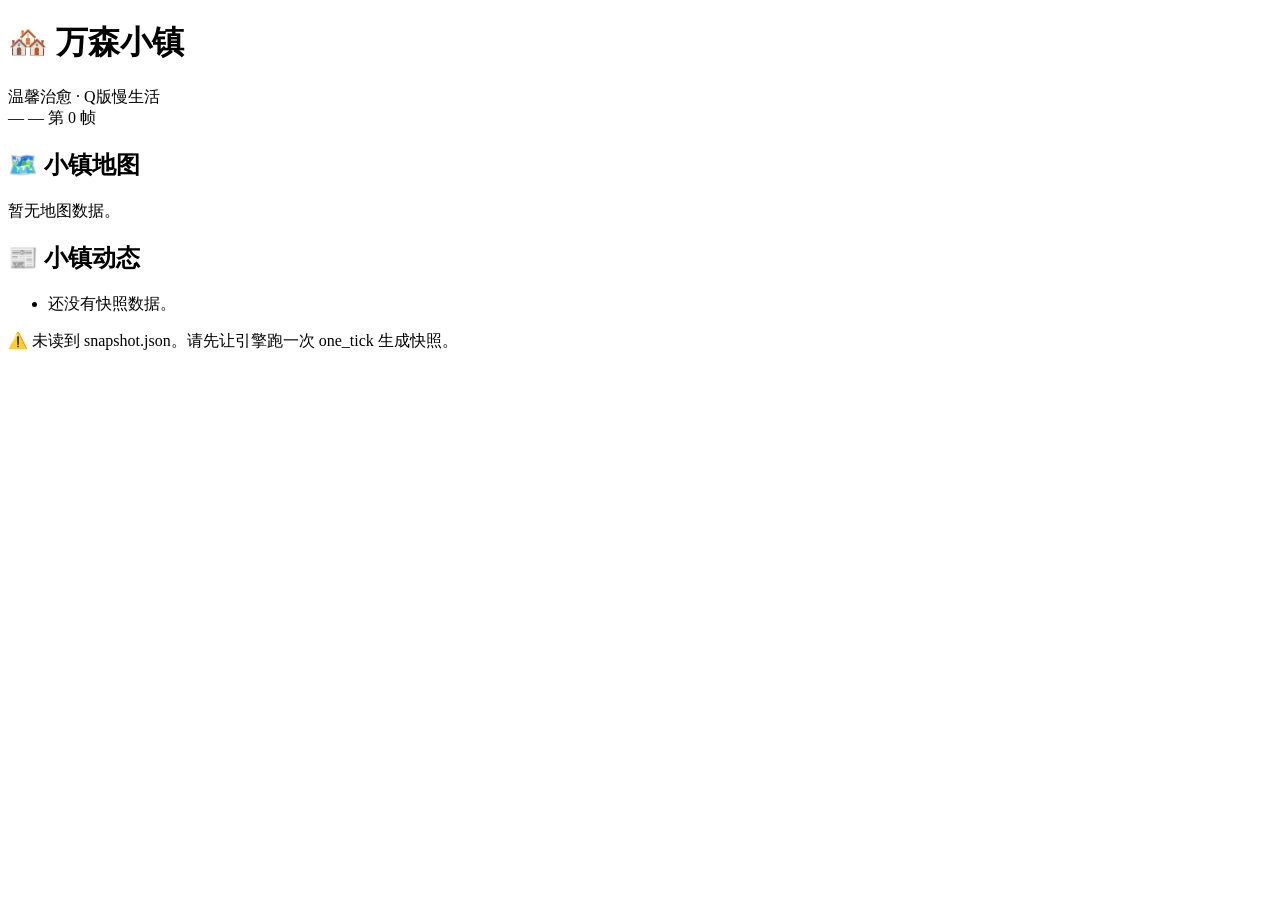
==== town/index.html @ e3e8a2f7 "deploy vanson-town web -> town/index.html" ====
<!DOCTYPE html>
<html lang="zh-CN">
<head>
<meta charset="UTF-8">
<meta name="viewport" content="width=device-width, initial-scale=1.0">
<title>万森小镇 · 看戏台</title>
<link rel="stylesheet" href="style.css">
</head>
<body>
  <header class="topbar">
    <div class="brand">
      <h1>🏘️ 万森小镇</h1>
      <div class="subtitle">温馨治愈 · Q版慢生活</div>
    </div>
    <div class="meta" id="meta">
      <span class="meta-date" id="meta-date">—</span>
      <span class="meta-phase" id="meta-phase">—</span>
      <span class="meta-vin" id="vin">第 0 帧</span>
    </div>
  </header>

  <main class="layout">
    <!-- 中部：小镇地图 -->
    <section class="map-section">
      <h2 class="map-title">🗺️ 小镇地图</h2>
      <div class="map" id="map"><!-- 6 站点卡片由 app.js 动态生成 --></div>
    </section>

    <!-- 底部：小镇动态 -->
    <section class="news-section">
      <h2 class="news-title">📰 小镇动态</h2>
      <ul class="timeline" id="events">
        <li class="timeline-empty">正在读取快照……</li>
      </ul>
    </section>
  </main>

  <footer class="foot" id="foot">快照读取中……</footer>

<script src="app.js"></script>
</body>
</html>
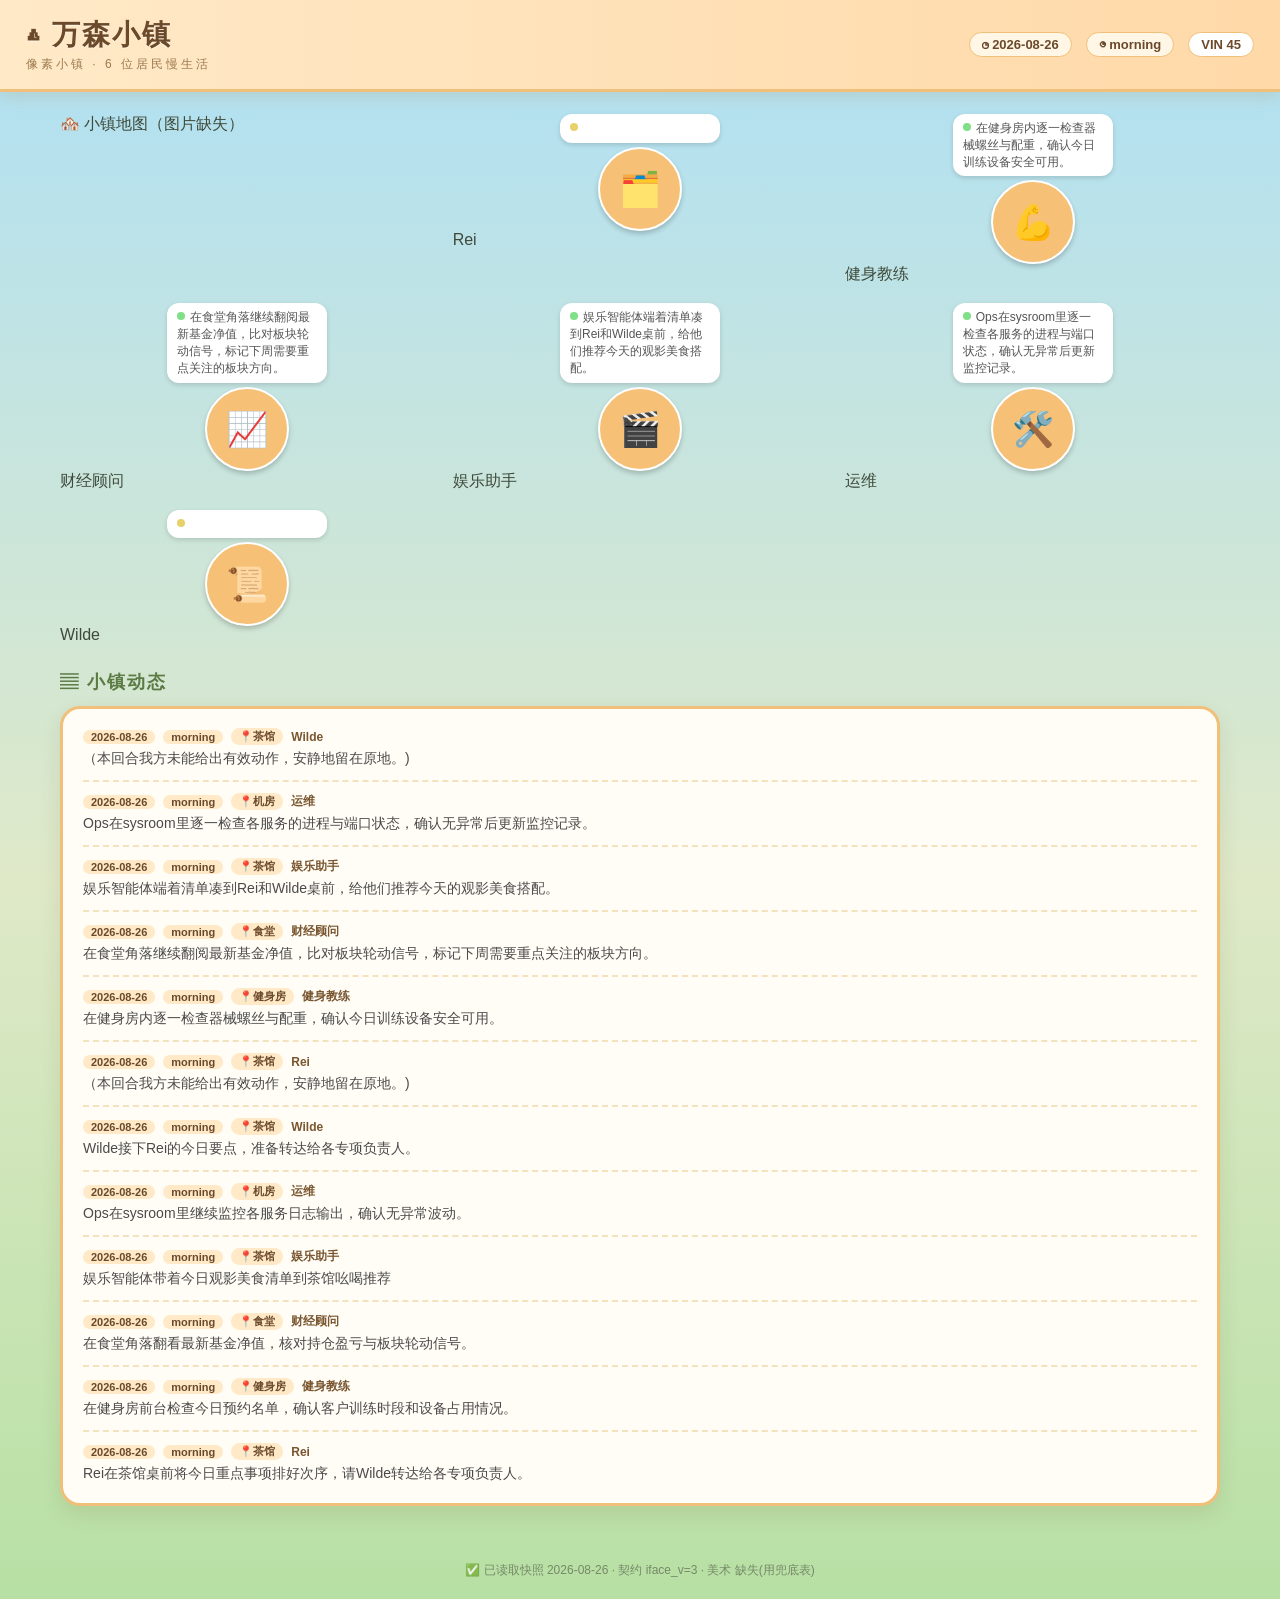
==== commit e54787f8: "pixel town rebuild: index.html" ====
--- a/town/index.html
+++ b/town/index.html
@@ -3,14 +3,14 @@
 <head>
 <meta charset="UTF-8">
 <meta name="viewport" content="width=device-width, initial-scale=1.0">
-<title>万森小镇 · 看戏台</title>
+<title>万森小镇 · 俯视像素镇</title>
 <link rel="stylesheet" href="style.css">
 </head>
 <body>
   <header class="topbar">
     <div class="brand">
-      <h1>🏘️ 万森小镇</h1>
-      <div class="subtitle">温馨治愈 · Q版慢生活</div>
+      <h1>◭ 万森小镇</h1>
+      <div class="subtitle">像素小镇 · 6 位居民慢生活</div>
     </div>
     <div class="meta" id="meta">
       <span class="meta-date" id="meta-date">—</span>
@@ -20,15 +20,16 @@
   </header>
 
   <main class="layout">
-    <!-- 中部：小镇地图 -->
+    <!-- 中部：单张俯视像素地图 -->
     <section class="map-section">
-      <h2 class="map-title">🗺️ 小镇地图</h2>
-      <div class="map" id="map"><!-- 6 站点卡片由 app.js 动态生成 --></div>
+      <div class="map" id="map">
+        <!-- 地图底图 + 6 位居民由 app.js 动态生成 -->
+      </div>
     </section>
 
     <!-- 底部：小镇动态 -->
     <section class="news-section">
-      <h2 class="news-title">📰 小镇动态</h2>
+      <h2 class="news-title">▤ 小镇动态</h2>
       <ul class="timeline" id="events">
         <li class="timeline-empty">正在读取快照……</li>
       </ul>
--- a/town/style.css
+++ b/town/style.css
@@ -0,0 +1,178 @@
+* { box-sizing: border-box; margin: 0; padding: 0; }
+
+/* 暖色小清新天空 → 草地 */
+body {
+  font-family: -apple-system, "PingFang SC", "Microsoft YaHei", "Segoe UI", sans-serif;
+  background: linear-gradient(180deg, #aee0f5 0%, #dfe9c8 55%, #b7e0a4 100%);
+  min-height: 100vh;
+  color: #3f4a3a;
+}
+
+/* ===== 顶栏 ===== */
+.topbar {
+  background: linear-gradient(90deg, #ffe9c7 0%, #ffd9a8 100%);
+  border-bottom: 3px solid #f0c07a;
+  padding: 16px 26px;
+  display: flex;
+  justify-content: space-between;
+  align-items: center;
+  flex-wrap: wrap;
+  gap: 10px;
+  box-shadow: 0 4px 16px rgba(180, 120, 40, .18);
+}
+.brand h1 {
+  font-size: 28px;
+  color: #6b4a2b;
+  letter-spacing: 2px;
+  text-shadow: 0 1px 0 #fff6e6;
+}
+.subtitle { font-size: 12px; color: #9c7a4f; letter-spacing: 3px; margin-top: 2px; }
+.meta { display: flex; align-items: center; gap: 14px; font-size: 13px; color: #6b4a2b; }
+.meta span {
+  background: #fff6e6; border: 1.5px solid #f0c07a;
+  padding: 4px 12px; border-radius: 999px; font-weight: 600;
+}
+.meta .meta-vin { background: #fff; }
+
+/* ===== 布局 ===== */
+.layout {
+  max-width: 1200px;
+  margin: 22px auto;
+  padding: 0 20px 30px;
+  display: flex;
+  flex-direction: column;
+  gap: 26px;
+}
+
+/* ===== 小镇地图 ===== */
+.map-section { width: 100%; }
+.map-title, .news-title {
+  font-size: 18px; color: #5c7a44; letter-spacing: 2px;
+  margin-bottom: 12px;
+}
+.map {
+  display: grid;
+  grid-template-columns: repeat(3, 1fr);
+  gap: 18px;
+}
+@media (max-width: 860px){ .map { grid-template-columns: repeat(2, 1fr); } }
+@media (max-width: 560px){ .map { grid-template-columns: 1fr; } }
+
+/* —— 站点卡片 —— */
+.site-card {
+  position: relative;
+  border-radius: 20px;
+  overflow: hidden;
+  border: 3px solid #fff;
+  box-shadow: 0 8px 20px rgba(120, 90, 40, .18);
+  background: #ffe9c7;
+  aspect-ratio: 16 / 10;
+  transition: transform .25s ease, box-shadow .25s ease;
+}
+.site-card:hover { transform: translateY(-4px); box-shadow: 0 14px 26px rgba(120,90,40,.26); }
+.site-card .bg {
+  position: absolute; inset: 0;
+  width: 100%; height: 100%;
+  object-fit: cover;
+  filter: saturate(1.02);
+}
+.site-card .bg-missing {
+  position: absolute; inset: 0;
+  background: radial-gradient(ellipse at 50% 40%, #fdf1d8, #f3dfb2);
+  color: #a08a5f; font-size: 13px; letter-spacing: 2px;
+  display: flex; align-items: center; justify-content: center;
+}
+.site-name {
+  position: absolute; top: 10px; left: 10px; z-index: 5;
+  background: rgba(255,251,238,.92);
+  color: #6b4a2b; font-size: 14px; font-weight: 700;
+  padding: 5px 14px; border-radius: 999px;
+  box-shadow: 0 2px 6px rgba(120,90,40,.2);
+}
+/* 站点空态 */
+.site-card .site-empty {
+  position: absolute; bottom: 10px; left: 0; right: 0; z-index: 3;
+  text-align: center; font-size: 12px; color: #a08a5f;
+  background: rgba(255,251,238,.7); padding: 4px 0;
+}
+/* 站点内居民 */
+.occupant {
+  position: absolute; text-align: center; z-index: 4;
+  bottom: 8px;
+}
+.occupant .sprite {
+  width: 84px; height: 84px;
+  margin: 0 auto;
+  filter: drop-shadow(0 4px 4px rgba(0,0,0,.28));
+  animation: bob 3.2s ease-in-out infinite;
+  image-rendering: auto;
+}
+.occupant .sprite img { width: 100%; height: 100%; display: block; }
+.sprite-missing {
+  width: 84px; height: 84px; margin: 0 auto;
+  border-radius: 50%;
+  background: #f6c177;
+  display: flex; align-items: center; justify-content: center;
+  font-size: 34px;
+  border: 2px solid #fff;
+  box-shadow: 0 3px 5px rgba(0,0,0,.2);
+}
+.occupant .pname {
+  font-size: 13px; font-weight: 700; color: #5c3b1e;
+  background: #fff6e6; display: inline-block;
+  padding: 2px 10px; border-radius: 10px;
+  border: 1px solid #f0c07a; margin-top: 2px;
+  max-width: 150px; white-space: nowrap; overflow: hidden; text-overflow: ellipsis;
+}
+/* 状态气泡 */
+.bubble {
+  position: relative;
+  max-width: 160px; margin: 0 auto 4px;
+  background: #fff; color: #555;
+  font-size: 12px; line-height: 1.4;
+  padding: 6px 10px; border-radius: 12px;
+  box-shadow: 0 2px 5px rgba(0,0,0,.14);
+  white-space: normal; word-break: break-word;
+}
+.bubble::after {
+  content: ""; position: absolute; left: 50%; bottom: -7px;
+  transform: translateX(-50%);
+  border: 7px solid transparent; border-top-color: #fff;
+}
+.bubble .mood-dot { display:inline-block; width:8px; height:8px; border-radius:50%;
+  margin-right: 5px; vertical-align: 1px; }
+.bubble .no-title { opacity: .65; }
+/* 表情角标 */
+.emote-ico {
+  position: absolute; top: -6px; right: -6px; z-index: 6;
+  width: 34px; height: 34px; border-radius: 50%;
+  border: 2px solid #fff; background: #fff;
+  box-shadow: 0 2px 4px rgba(0,0,0,.18);
+  display: flex; align-items: center; justify-content: center;
+  overflow: hidden;
+}
+.emote-ico img { width: 100%; height: 100%; display: block; }
+.emote-ico .emote-sym { font-size: 20px; }
+
+@keyframes bob { 0%,100%{ transform: translateY(0); } 50%{ transform: translateY(-6px); } }
+
+/* ===== 小镇动态 ===== */
+.news-section { width: 100%; }
+.timeline {
+  background: #fffdf6;
+  border-radius: 20px;
+  border: 3px solid #f0c07a;
+  padding: 8px 20px;
+  box-shadow: 0 8px 20px rgba(120,90,40,.14);
+}
+.timeline li { list-style: none; padding: 11px 0; border-bottom: 2px dashed #f3e2bd; }
+.timeline li:last-child { border-bottom: none; }
+.timeline-item .tl-meta { font-size: 12px; color: #a08a5f; margin-bottom: 3px; display:flex; flex-wrap:wrap; gap:8px; align-items:center;}
+.tl-badge { font-size: 11px; background:#ffe9c7; color:#6b4a2b; padding:1px 8px; border-radius:999px; font-weight:600;}
+.tl-who { font-weight: 700; color: #7a5630; }
+.timeline-item .tl-summary { font-size: 14px; color: #4a4a4a; line-height: 1.5; }
+.timeline-item .tl-empty { font-size: 13px; color: #c0a77a; margin-bottom: 3px; }
+.timeline-empty { font-size: 14px; color: #c0a77a; text-align: center; padding: 22px 0 !important; }
+
+/* ===== 页脚 ===== */
+.foot { text-align: center; color: #6b7a5e; font-size: 12px; padding: 4px 12px 20px; opacity: .85; }
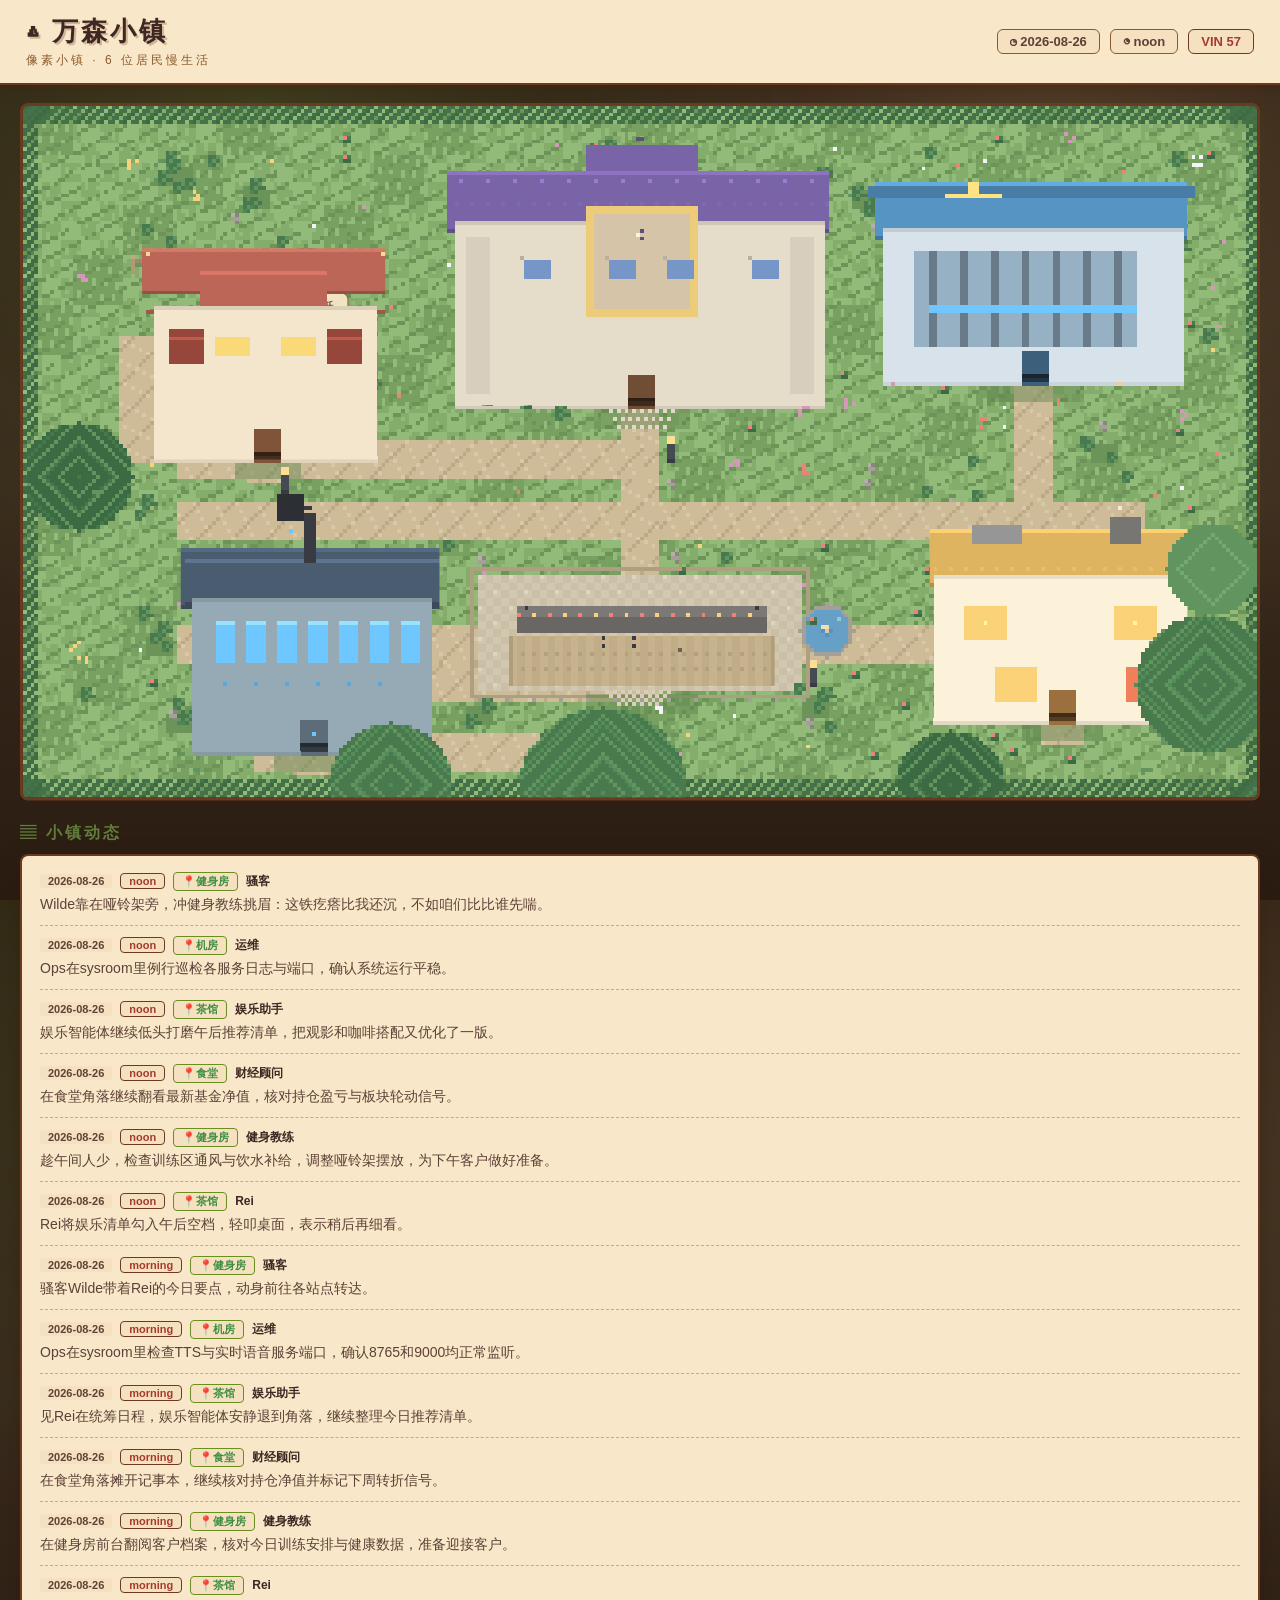
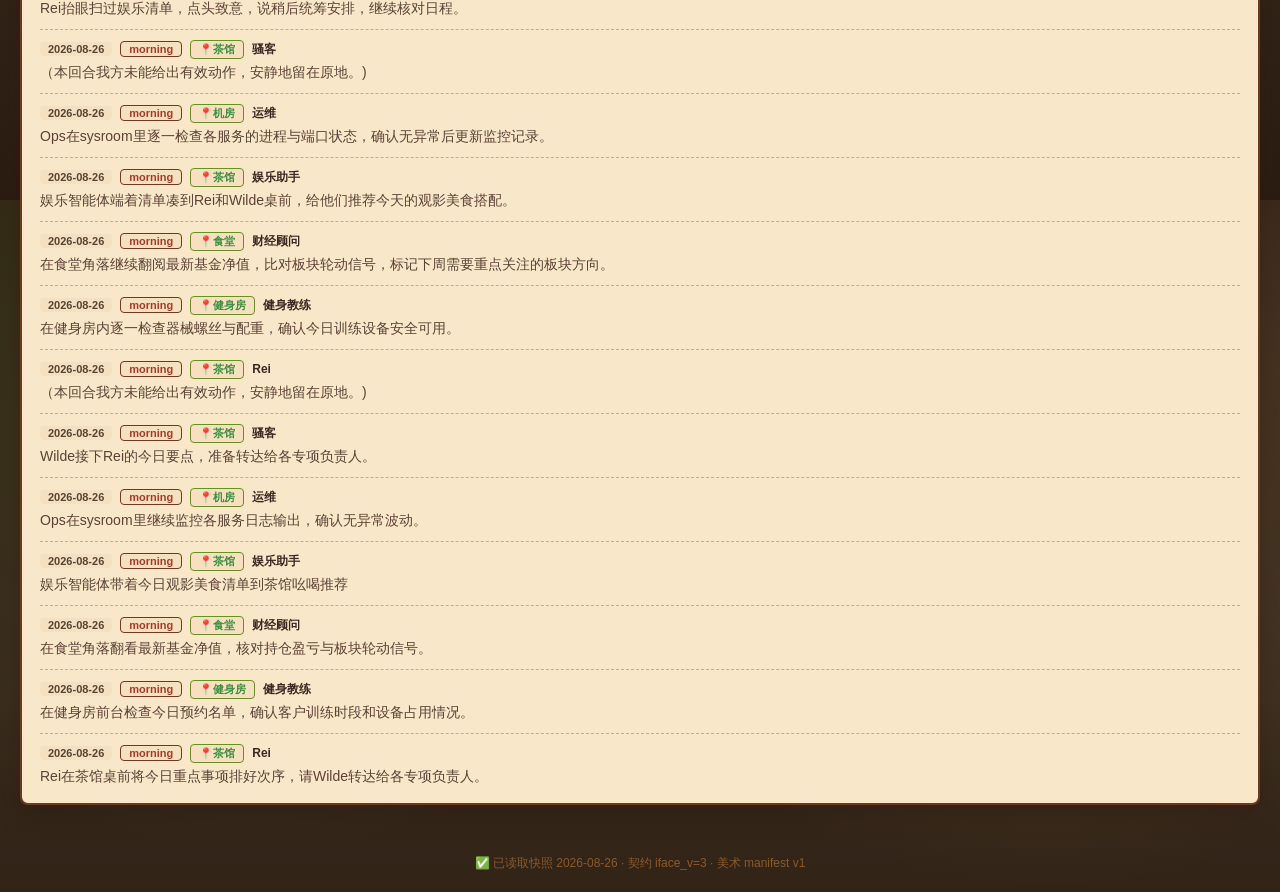
==== commit 1845b4d5: "pixel town rebuild: index.html" ====
--- a/town/index.html
+++ b/town/index.html
@@ -4,7 +4,7 @@
 <meta charset="UTF-8">
 <meta name="viewport" content="width=device-width, initial-scale=1.0">
 <title>万森小镇 · 俯视像素镇</title>
-<link rel="stylesheet" href="style.css">
+<link rel="stylesheet" href="style.css?v=2">
 </head>
 <body>
   <header class="topbar">
@@ -38,6 +38,6 @@
 
   <footer class="foot" id="foot">快照读取中……</footer>
 
-<script src="app.js"></script>
+<script src="app.js?v=2"></script>
 </body>
 </html>
--- a/town/style.css
+++ b/town/style.css
@@ -1,178 +1,276 @@
 * { box-sizing: border-box; margin: 0; padding: 0; }
 
-/* 暖色小清新天空 → 草地 */
+/* =========================================================
+   万森小镇 · 俯视像素地图 HUD
+   风格：暖色田园像素 / 羊皮纸+木质 UI（对照 my_ai_town 视频）
+   ========================================================= */
+
+html, body { height: 100%; }
+
 body {
-  font-family: -apple-system, "PingFang SC", "Microsoft YaHei", "Segoe UI", sans-serif;
-  background: linear-gradient(180deg, #aee0f5 0%, #dfe9c8 55%, #b7e0a4 100%);
+  font-family: "PingFang SC", "Microsoft YaHei", "Segoe UI", sans-serif;
+  background: #2a1a10;
+  color: #F5E1C0;
   min-height: 100vh;
-  color: #3f4a3a;
+  background-image:
+    radial-gradient(circle at 20% 12%, rgba(124,179,66,.20), transparent 42%),
+    radial-gradient(circle at 82% 20%, rgba(198,164,107,.24), transparent 40%),
+    linear-gradient(180deg, #2b1c12 0%, #382a1c 55%, #2b1c12 100%);
 }
 
 /* ===== 顶栏 ===== */
 .topbar {
-  background: linear-gradient(90deg, #ffe9c7 0%, #ffd9a8 100%);
-  border-bottom: 3px solid #f0c07a;
-  padding: 16px 26px;
+  background: #F8E7C8;
+  border-bottom: 2px solid #6B3A21;
+  padding: 14px 26px;
   display: flex;
   justify-content: space-between;
   align-items: center;
   flex-wrap: wrap;
   gap: 10px;
-  box-shadow: 0 4px 16px rgba(180, 120, 40, .18);
+  box-shadow: 0 3px 14px rgba(60,32,15,.45);
 }
 .brand h1 {
-  font-size: 28px;
-  color: #6b4a2b;
-  letter-spacing: 2px;
-  text-shadow: 0 1px 0 #fff6e6;
-}
-.subtitle { font-size: 12px; color: #9c7a4f; letter-spacing: 3px; margin-top: 2px; }
-.meta { display: flex; align-items: center; gap: 14px; font-size: 13px; color: #6b4a2b; }
+  font-size: 26px;
+  color: #3E2723;
+  letter-spacing: 3px;
+  text-shadow: 2px 2px 0 rgba(107,58,33,.28);
+  font-weight: 800;
+}
+.subtitle { font-size: 12px; color: #8B5A2B; letter-spacing: 3px; margin-top: 3px; }
+.meta { display: flex; align-items: center; gap: 10px; font-size: 13px; }
 .meta span {
-  background: #fff6e6; border: 1.5px solid #f0c07a;
-  padding: 4px 12px; border-radius: 999px; font-weight: 600;
-}
-.meta .meta-vin { background: #fff; }
+  background: #F5E1C0;
+  border: 1.5px solid #8B5A2B;
+  padding: 4px 12px; border-radius: 6px; font-weight: 600;
+  color: #5D4037;
+}
+.meta .meta-vin { color: #A63A2D; border-color: #6B3A21; }
 
 /* ===== 布局 ===== */
 .layout {
-  max-width: 1200px;
-  margin: 22px auto;
+  max-width: 1320px;
+  margin: 18px auto;
   padding: 0 20px 30px;
   display: flex;
   flex-direction: column;
-  gap: 26px;
-}
-
-/* ===== 小镇地图 ===== */
-.map-section { width: 100%; }
-.map-title, .news-title {
-  font-size: 18px; color: #5c7a44; letter-spacing: 2px;
-  margin-bottom: 12px;
+  gap: 22px;
+}
+
+/* ===== 中部：单张俯视地图 ===== */
+.map-section {
+  position: relative;
+  width: 100%;
+  overflow: hidden;               /* 裁掉被等比缩小的 1280px 布局盒，避免手机横向滚动 */
 }
 .map {
-  display: grid;
-  grid-template-columns: repeat(3, 1fr);
-  gap: 18px;
-}
-@media (max-width: 860px){ .map { grid-template-columns: repeat(2, 1fr); } }
-@media (max-width: 560px){ .map { grid-template-columns: 1fr; } }
-
-/* —— 站点卡片 —— */
-.site-card {
-  position: relative;
-  border-radius: 20px;
+  position: absolute;
+  left: 0; top: 0;
+  width: 1280px; height: 720px;   /* 固定 1280×720 逻辑坐标系，整块由 JS 等比缩放适配视口 */
+  transform-origin: top left;
+  border: 3px solid #6B3A21;
+  border-radius: 8px;
   overflow: hidden;
-  border: 3px solid #fff;
-  box-shadow: 0 8px 20px rgba(120, 90, 40, .18);
-  background: #ffe9c7;
-  aspect-ratio: 16 / 10;
-  transition: transform .25s ease, box-shadow .25s ease;
-}
-.site-card:hover { transform: translateY(-4px); box-shadow: 0 14px 26px rgba(120,90,40,.26); }
-.site-card .bg {
+  background: #3a2a18;
+  box-shadow: 0 6px 18px rgba(40,22,10,.5);
+  image-rendering: pixelated;     /* 底图与居民都保持像素锐利 */
+  image-rendering: -moz-crisp-edges;
+}
+.map img.map-bg {
   position: absolute; inset: 0;
   width: 100%; height: 100%;
   object-fit: cover;
-  filter: saturate(1.02);
-}
-.site-card .bg-missing {
+  display: block;
+  image-rendering: pixelated;
+  z-index: 1;
+}
+.map img.map-layer {
   position: absolute; inset: 0;
-  background: radial-gradient(ellipse at 50% 40%, #fdf1d8, #f3dfb2);
-  color: #a08a5f; font-size: 13px; letter-spacing: 2px;
+  width: 100%; height: 100%;
+  object-fit: cover;
+  display: block;
+  image-rendering: pixelated;
+  /* z-index 由 JS 按层设置：ground1 / buildings2 / objects3 / canopy100 */
+}
+/* 建筑主体遮挡片：会盖住走到其身后的居民，z-index 由 applyDepthSort 动态分配 */
+.map .occluder {
+  position: absolute;
+  background-repeat: no-repeat;
+  background-size: 100% 100%;
+  image-rendering: pixelated;
+  image-rendering: -moz-crisp-edges;
+  pointer-events: none;   /* 让点击穿透到下层居民，便于打开换装 */
+}
+.map .map-bg-missing {
+  position: absolute; inset: 0; z-index: 1;
   display: flex; align-items: center; justify-content: center;
-}
-.site-name {
-  position: absolute; top: 10px; left: 10px; z-index: 5;
-  background: rgba(255,251,238,.92);
-  color: #6b4a2b; font-size: 14px; font-weight: 700;
-  padding: 5px 14px; border-radius: 999px;
-  box-shadow: 0 2px 6px rgba(120,90,40,.2);
-}
-/* 站点空态 */
-.site-card .site-empty {
-  position: absolute; bottom: 10px; left: 0; right: 0; z-index: 3;
-  text-align: center; font-size: 12px; color: #a08a5f;
-  background: rgba(255,251,238,.7); padding: 4px 0;
-}
-/* 站点内居民 */
-.occupant {
-  position: absolute; text-align: center; z-index: 4;
-  bottom: 8px;
-}
-.occupant .sprite {
-  width: 84px; height: 84px;
+  font-size: 15px; letter-spacing: 2px; color: #8B5A2B;
+}
+
+/* ===== 居民图层 ===== */
+.resident {
+  position: absolute;
+  z-index: 5;
+  /* left/top 由 JS 以百分比设置，translate 把「脚底」锚到 (x,y) */
+  transform: translate(-50%, -100%);
+  text-align: center;
+  pointer-events: auto;
+}
+/* 踩地图时脚底要对齐：我们把 sprite 放在下方，气泡/名字在上方叠起来 */
+/* .sprite 现在是「容器」：只负责整体阴影 + 上下 bob；走路帧动画交给内部 .part */
+.resident .sprite {
+  width: 64px; height: 64px;
   margin: 0 auto;
-  filter: drop-shadow(0 4px 4px rgba(0,0,0,.28));
-  animation: bob 3.2s ease-in-out infinite;
+  position: relative;
+  image-rendering: pixelated;
+  image-rendering: -moz-crisp-edges;
+  cursor: pointer;
+  filter: drop-shadow(0 3px 2px rgba(40,22,10,.45));
+  animation: bob 1.6s ease-in-out infinite;
+}
+/* 纸娃娃部件：四层绝对定位叠在同一格，共享走路帧动画（background-position-y 由 JS 选方向） */
+.resident .sprite .part {
+  position: absolute; inset: 0;
+  background-repeat: no-repeat;
+  background-size: 192px 256px;   /* 3 列 × 4 行整张 sheet（64px/帧） */
+  image-rendering: pixelated;
+  image-rendering: -moz-crisp-edges;
+  animation: walk-x 1.1s steps(3, end) infinite;
+}
+/* 兼容旧单张 spritesheet（无纸娃娃分层时走这里） */
+.resident .sprite.sprite-solo {
+  background-repeat: no-repeat;
+  background-size: 192px 256px;
+  animation: walk-x 1.1s steps(3, end) infinite, bob 1.6s ease-in-out infinite;
+}
+@keyframes walk-x {
+  0%   { background-position-x: 0px; }
+  100% { background-position-x: -192px; }
+}
+/* 原地待命：人物仿佛慢走，带轻微上下 bob */
+@keyframes bob {
+  0%, 100% { transform: translateY(0); }
+  50% { transform: translateY(-3px); }
+}
+
+/* 角色名字（脚下方） */
+.resident .pname {
+  font-size: 12px; font-weight: 700; color: #3E2723;
+  background: rgba(248,231,200,.92);
+  display: inline-block;
+  padding: 1px 8px; border-radius: 4px;
+  border: 1px solid #8B5A2B;
+  margin: 1px auto 0;
+  max-width: 150px; white-space: nowrap; overflow: hidden; text-overflow: ellipsis;
   image-rendering: auto;
 }
-.occupant .sprite img { width: 100%; height: 100%; display: block; }
-.sprite-missing {
-  width: 84px; height: 84px; margin: 0 auto;
-  border-radius: 50%;
-  background: #f6c177;
-  display: flex; align-items: center; justify-content: center;
-  font-size: 34px;
-  border: 2px solid #fff;
-  box-shadow: 0 3px 5px rgba(0,0,0,.2);
-}
-.occupant .pname {
-  font-size: 13px; font-weight: 700; color: #5c3b1e;
-  background: #fff6e6; display: inline-block;
-  padding: 2px 10px; border-radius: 10px;
-  border: 1px solid #f0c07a; margin-top: 2px;
-  max-width: 150px; white-space: nowrap; overflow: hidden; text-overflow: ellipsis;
-}
-/* 状态气泡 */
-.bubble {
+
+/* ===== 头顶气泡 ===== */
+.resident .bubble {
   position: relative;
-  max-width: 160px; margin: 0 auto 4px;
-  background: #fff; color: #555;
+  max-width: 140px;
+  margin: 0 auto;
+  background: rgba(248,231,200,.94);
+  color: #3E2723;
   font-size: 12px; line-height: 1.4;
-  padding: 6px 10px; border-radius: 12px;
-  box-shadow: 0 2px 5px rgba(0,0,0,.14);
+  padding: 5px 9px; border-radius: 7px;
+  border: 1px solid #8B5A2B;
+  box-shadow: 0 2px 6px rgba(60,32,15,.35);
   white-space: normal; word-break: break-word;
-}
-.bubble::after {
+  transform: translateY(-3px);
+}
+.resident .bubble::after {
   content: ""; position: absolute; left: 50%; bottom: -7px;
   transform: translateX(-50%);
-  border: 7px solid transparent; border-top-color: #fff;
-}
-.bubble .mood-dot { display:inline-block; width:8px; height:8px; border-radius:50%;
-  margin-right: 5px; vertical-align: 1px; }
-.bubble .no-title { opacity: .65; }
-/* 表情角标 */
-.emote-ico {
-  position: absolute; top: -6px; right: -6px; z-index: 6;
-  width: 34px; height: 34px; border-radius: 50%;
-  border: 2px solid #fff; background: #fff;
-  box-shadow: 0 2px 4px rgba(0,0,0,.18);
+  border: 6px solid transparent; border-top-color: #8B5A2B;
+}
+.resident .bubble.no-title { opacity: .55; }
+.resident .bubble .mood-dot {
+  display: inline-block; width: 8px; height: 8px; border-radius: 50%;
+  margin-right: 5px; vertical-align: 1px;
+  box-shadow: 0 0 0 2px rgba(60,32,15,.4);
+}
+/* 情绪 emoji 角标（替代旧 48×48 emote PNG） */
+.resident .emote-ico {
+  position: absolute; top: -10px; right: -10px; z-index: 7;
+  width: 24px; height: 24px; border-radius: 50%;
+  border: 2px solid #3E2723; background: #F5E1C0;
   display: flex; align-items: center; justify-content: center;
-  overflow: hidden;
-}
-.emote-ico img { width: 100%; height: 100%; display: block; }
-.emote-ico .emote-sym { font-size: 20px; }
-
-@keyframes bob { 0%,100%{ transform: translateY(0); } 50%{ transform: translateY(-6px); } }
-
-/* ===== 小镇动态 ===== */
+  font-size: 14px; line-height: 1;
+  box-shadow: 0 2px 4px rgba(60,32,15,.4);
+}
+
+/* sprite 加载失败时的占位 */
+.resident .sprite-missing {
+  width: 48px; height: 48px; margin: 16px auto 0;
+  font-size: 30px;
+  display: flex; align-items: center; justify-content: center;
+  filter: drop-shadow(0 3px 2px rgba(40,22,10,.4));
+}
+
+/* ===== 底部：小镇动态 ===== */
 .news-section { width: 100%; }
+.news-title {
+  font-size: 16px; color: #607D3B; letter-spacing: 3px;
+  margin-bottom: 10px; text-transform: uppercase;
+}
 .timeline {
-  background: #fffdf6;
-  border-radius: 20px;
-  border: 3px solid #f0c07a;
-  padding: 8px 20px;
-  box-shadow: 0 8px 20px rgba(120,90,40,.14);
-}
-.timeline li { list-style: none; padding: 11px 0; border-bottom: 2px dashed #f3e2bd; }
+  background: #F8E7C8;
+  border-radius: 8px;
+  border: 2px solid #6B3A21;
+  padding: 6px 18px;
+  box-shadow: 0 8px 24px rgba(40,22,10,.4);
+}
+.timeline li { list-style: none; padding: 10px 0; border-bottom: 1px dashed #D7A86E; }
 .timeline li:last-child { border-bottom: none; }
-.timeline-item .tl-meta { font-size: 12px; color: #a08a5f; margin-bottom: 3px; display:flex; flex-wrap:wrap; gap:8px; align-items:center;}
-.tl-badge { font-size: 11px; background:#ffe9c7; color:#6b4a2b; padding:1px 8px; border-radius:999px; font-weight:600;}
-.tl-who { font-weight: 700; color: #7a5630; }
-.timeline-item .tl-summary { font-size: 14px; color: #4a4a4a; line-height: 1.5; }
-.timeline-item .tl-empty { font-size: 13px; color: #c0a77a; margin-bottom: 3px; }
-.timeline-empty { font-size: 14px; color: #c0a77a; text-align: center; padding: 22px 0 !important; }
+.timeline-item .tl-meta { font-size: 12px; color: #8B5A2B; margin-bottom: 3px; display:flex; flex-wrap:wrap; gap:8px; align-items:center;}
+.tl-badge { font-size: 11px; background:#F5E1C0; color:#5D4037; padding:1px 8px; border-radius:4px; font-weight:600;}
+.tl-badge.tl-site { color:#3E8E41; border:1px solid #6B8E23; }
+.tl-badge.tl-phase { color:#A63A2D; border:1px solid #6B3A21; }
+.tl-who { font-weight: 700; color: #3E2723; }
+.timeline-item .tl-summary { font-size: 14px; color: #5D4037; line-height: 1.5; }
+.timeline-empty { font-size: 14px; color: #8B5A2B; text-align: center; padding: 22px 0 !important; }
 
 /* ===== 页脚 ===== */
-.foot { text-align: center; color: #6b7a5e; font-size: 12px; padding: 4px 12px 20px; opacity: .85; }
+.foot { text-align: center; color: #8B5A2B; font-size: 12px; padding: 2px 12px 20px; }
+
+/* ===== 换装浮层 ===== */
+.wardrobe {
+  position: fixed;
+  right: 18px; top: 84px;
+  width: 280px;
+  background: #F8E7C8;
+  border: 2px solid #6B3A21;
+  border-radius: 10px;
+  box-shadow: 0 10px 34px rgba(40,22,10,.55);
+  z-index: 999;
+  padding: 12px 14px;
+  transform: translateX(320px);
+  transition: transform .22s ease, opacity .22s ease;
+  opacity: 0;
+}
+.wardrobe.open { transform: translateX(0); opacity: 1; }
+.wd-head { display: flex; align-items: center; justify-content: space-between; gap: 8px; margin-bottom: 10px; }
+.wd-title { font-size: 14px; color: #3E2723; letter-spacing: 1px; }
+.wd-title b { color: #A63A2D; }
+.wd-tools { display: flex; gap: 6px; }
+.wd-btn { background: #F5E1C0; color: #5D4037; border: 1.5px solid #8B5A2B; border-radius: 5px; font-size: 12px; padding: 3px 8px; cursor: pointer; }
+.wd-btn:hover { border-color: #6B3A21; color: #3E2723; }
+.wd-close { background: none; border: none; color: #8B5A2B; font-size: 16px; cursor: pointer; line-height: 1; }
+.wd-close:hover { color: #3E2723; }
+.wd-body { display: flex; flex-direction: column; gap: 8px; }
+.wd-row { display: flex; align-items: center; gap: 8px; }
+.wd-label { width: 34px; font-size: 12px; color: #8B5A2B; }
+.wd-row input[type=range] { flex: 1; accent-color: #A63A2D; }
+.wd-val { width: 40px; text-align: right; font-size: 11px; color: #5D4037; font-variant-numeric: tabular-nums; }
+.wd-hint { margin-top: 8px; font-size: 11px; color: #8B5A2B; }
+
+/* ===== 小屏适配 ===== */
+@media (max-width: 640px) {
+  .topbar { padding: 12px 16px; }
+  .brand h1 { font-size: 20px; }
+  .layout { padding: 0 10px 24px; gap: 16px; }
+  .timeline { padding: 4px 12px; }
+  .resident .pname { font-size: 10px; }
+  .resident .bubble { max-width: 120px; font-size: 10px; }
+}
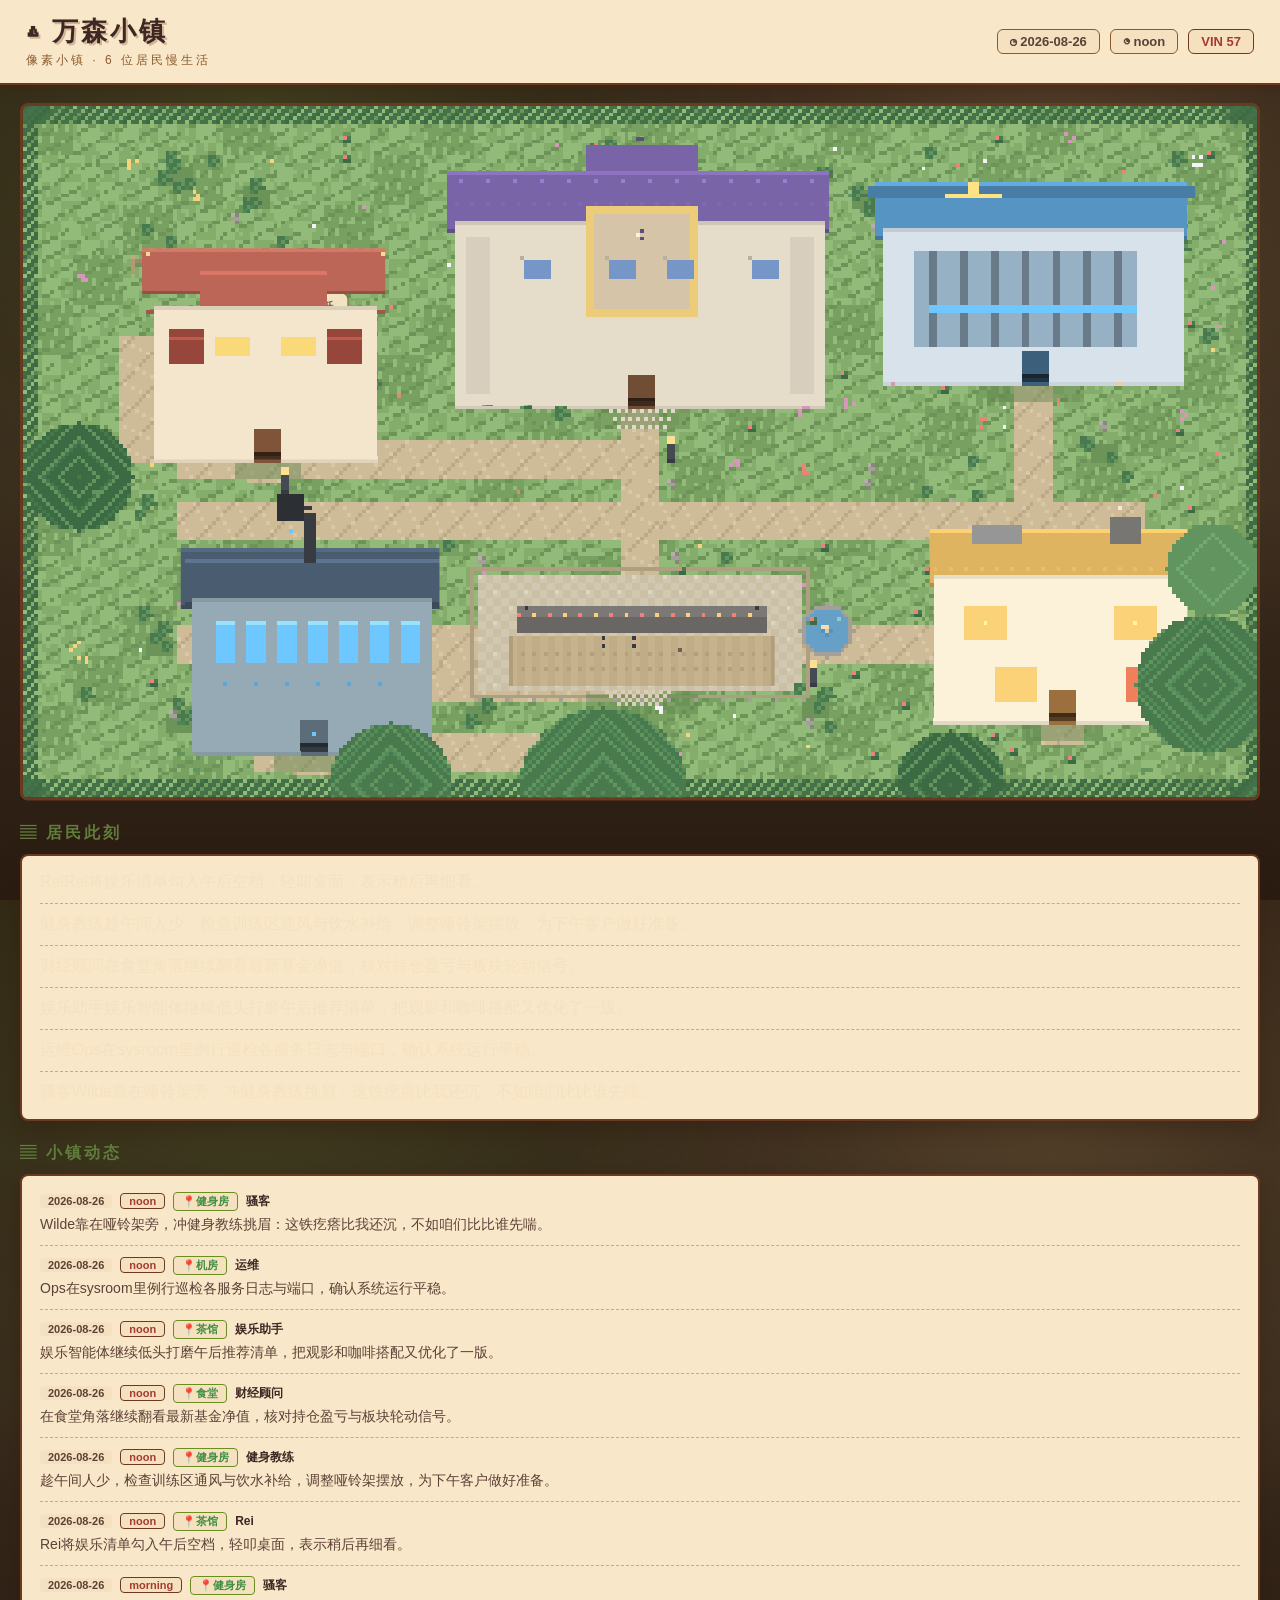
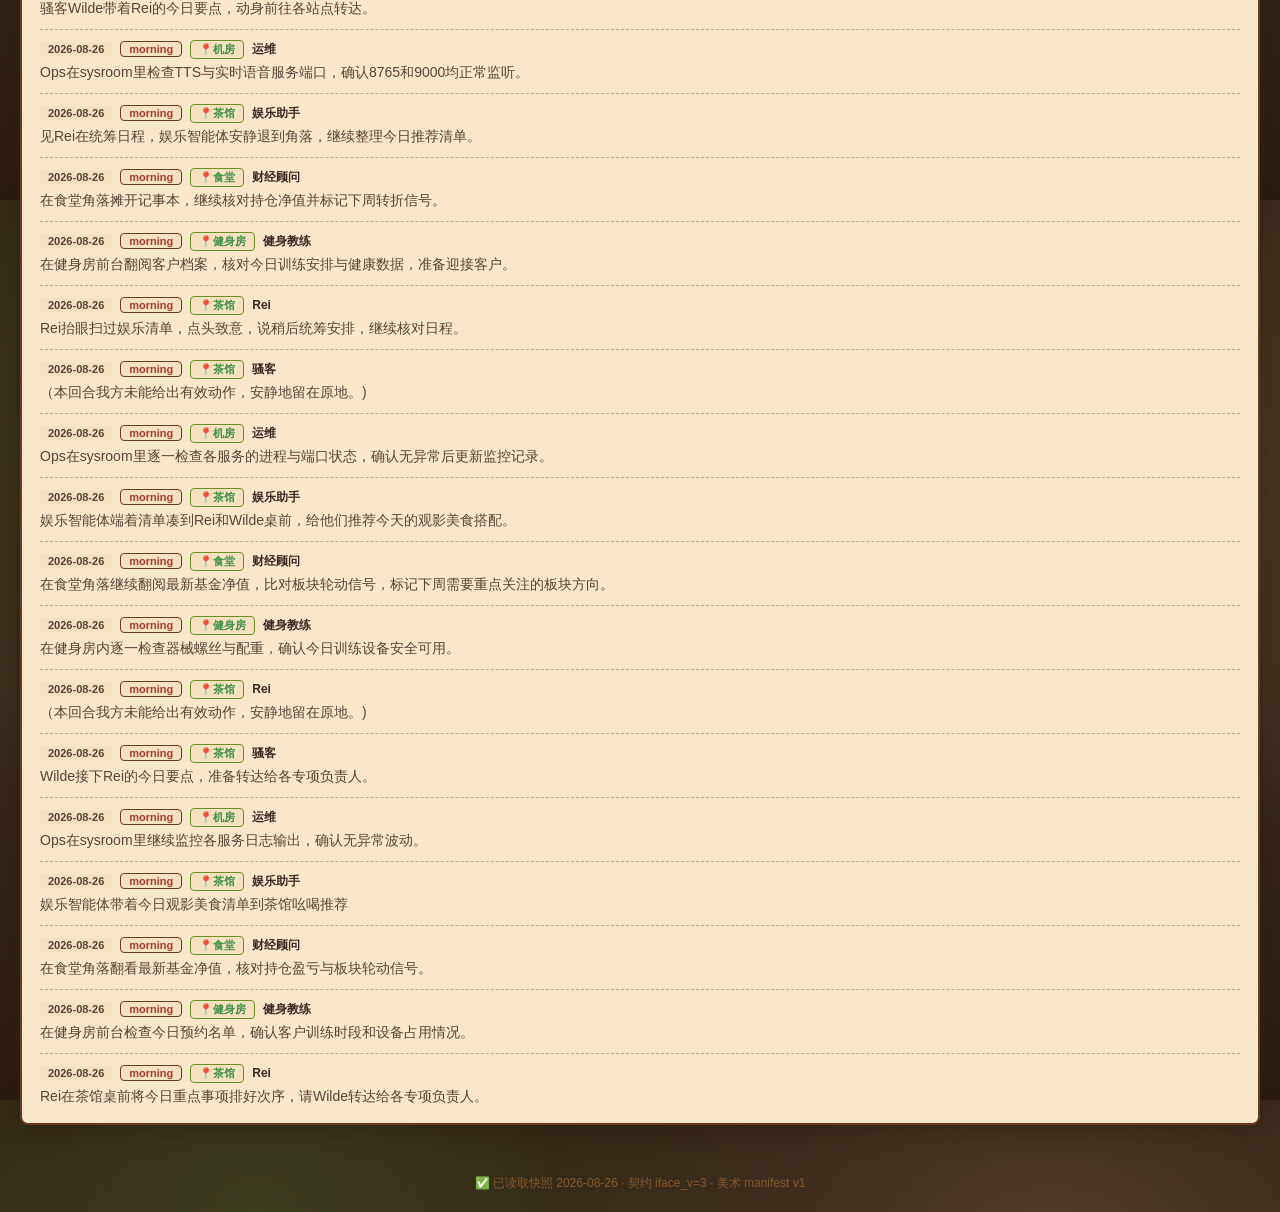
==== commit 8e4a8c4c: "pixel town rebuild: index.html" ====
--- a/town/index.html
+++ b/town/index.html
@@ -4,7 +4,7 @@
 <meta charset="UTF-8">
 <meta name="viewport" content="width=device-width, initial-scale=1.0">
 <title>万森小镇 · 俯视像素镇</title>
-<link rel="stylesheet" href="style.css?v=2">
+<link rel="stylesheet" href="style.css?v=3">
 </head>
 <body>
   <header class="topbar">
@@ -27,6 +27,12 @@
       </div>
     </section>
 
+    <!-- 手机端：文字动态（隐藏地图，只显示居民此刻 + 事件流） -->
+    <section class="mobile-now">
+      <h2 class="news-title">▤ 居民此刻</h2>
+      <ul class="timeline now-list" id="now-list"></ul>
+    </section>
+
     <!-- 底部：小镇动态 -->
     <section class="news-section">
       <h2 class="news-title">▤ 小镇动态</h2>
@@ -38,6 +44,6 @@
 
   <footer class="foot" id="foot">快照读取中……</footer>
 
-<script src="app.js?v=2"></script>
+<script src="app.js?v=3"></script>
 </body>
 </html>
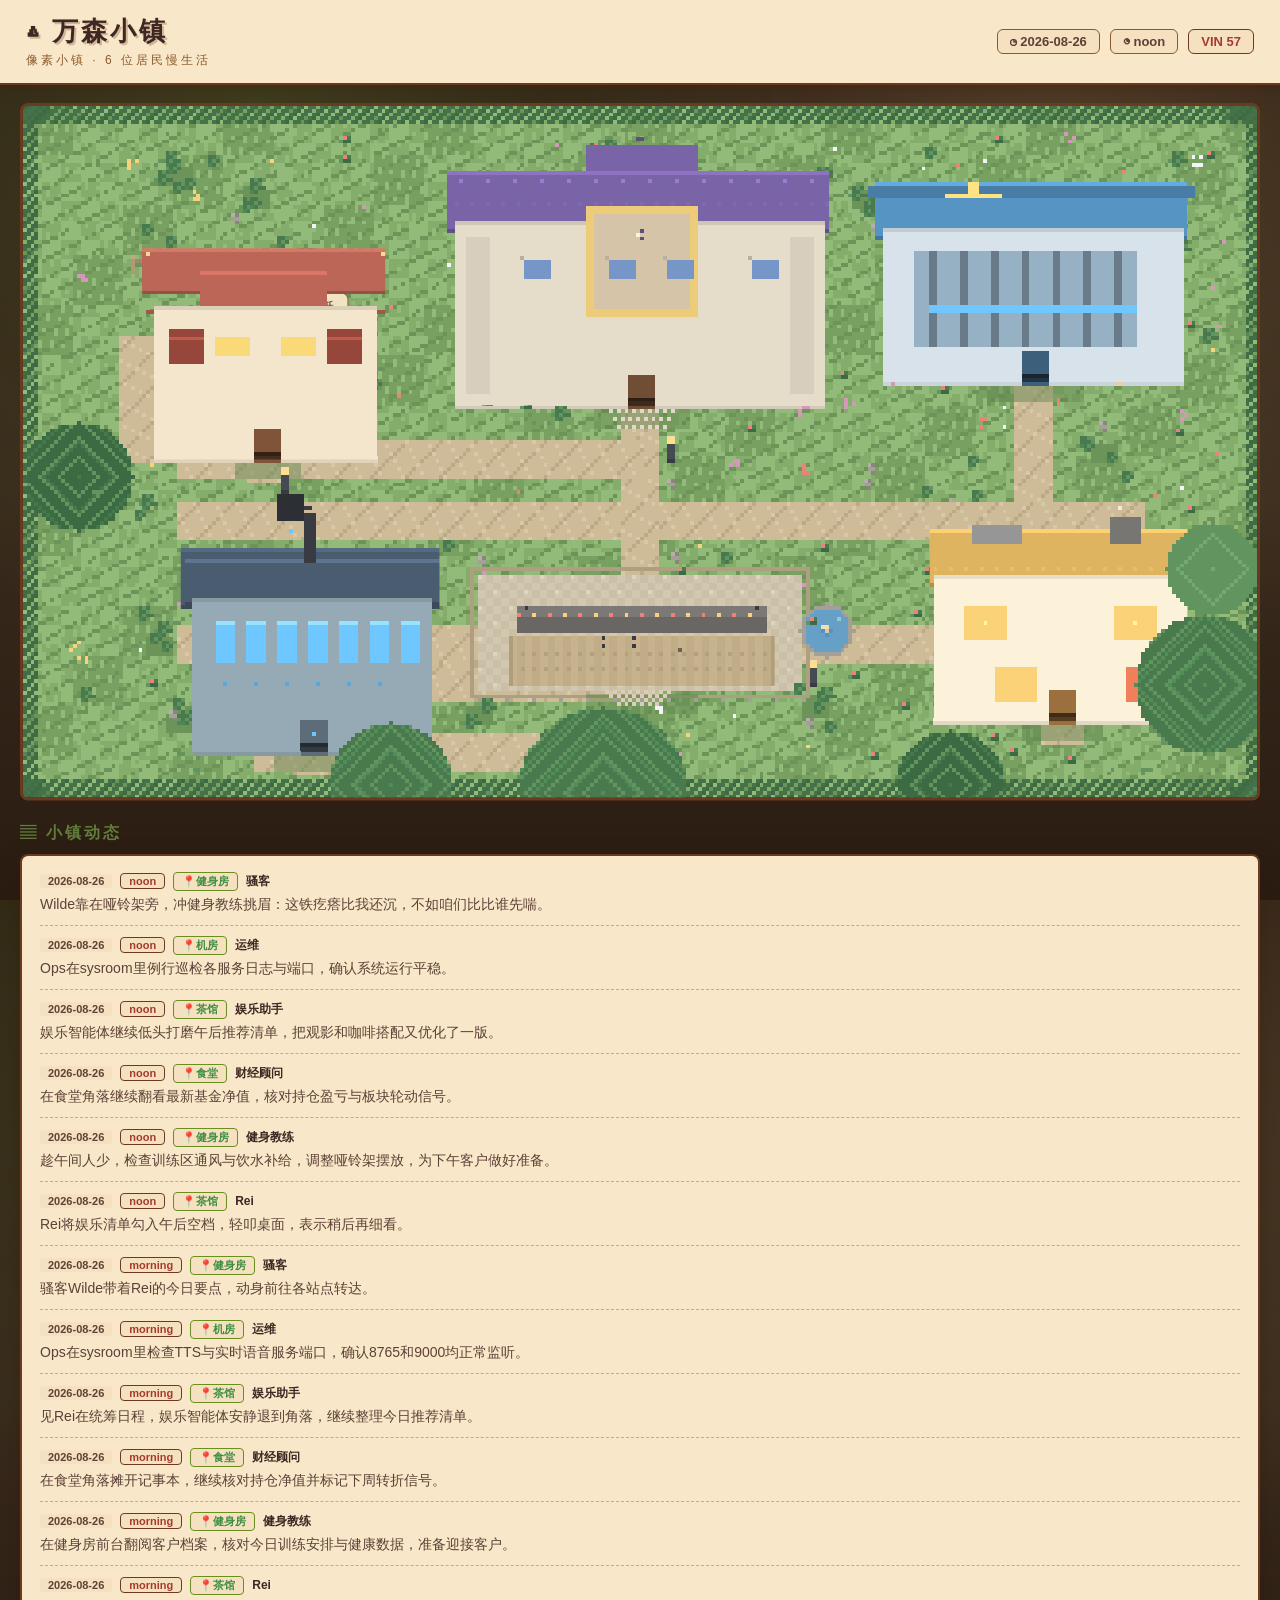
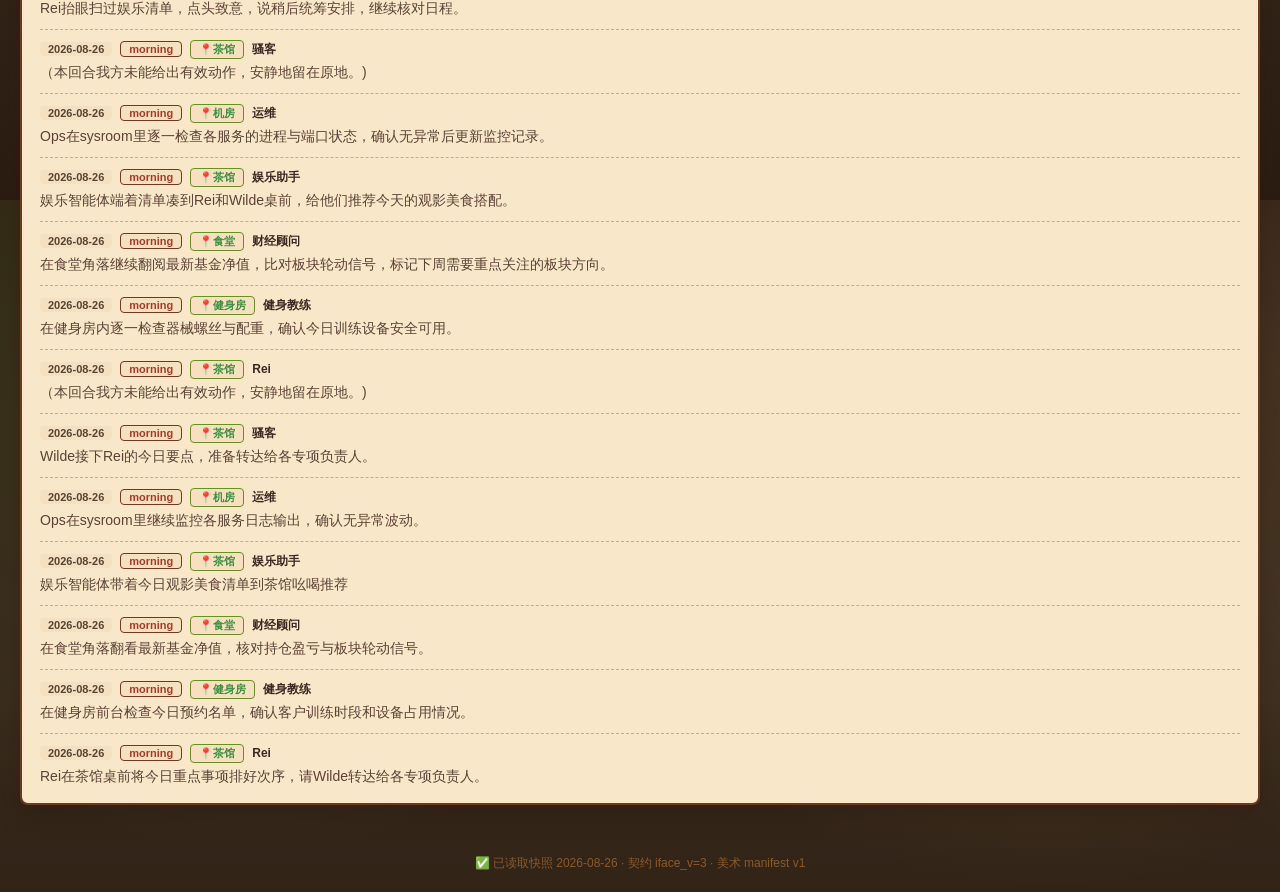
==== commit 2fc8c7c6: "pixel town rebuild: index.html" ====
--- a/town/index.html
+++ b/town/index.html
@@ -4,7 +4,7 @@
 <meta charset="UTF-8">
 <meta name="viewport" content="width=device-width, initial-scale=1.0">
 <title>万森小镇 · 俯视像素镇</title>
-<link rel="stylesheet" href="style.css?v=3">
+<link rel="stylesheet" href="style.css?v=4">
 </head>
 <body>
   <header class="topbar">
@@ -44,6 +44,6 @@
 
   <footer class="foot" id="foot">快照读取中……</footer>
 
-<script src="app.js?v=3"></script>
+<script src="app.js?v=4"></script>
 </body>
 </html>
--- a/town/style.css
+++ b/town/style.css
@@ -230,6 +230,23 @@
 .tl-who { font-weight: 700; color: #3E2723; }
 .timeline-item .tl-summary { font-size: 14px; color: #5D4037; line-height: 1.5; }
 .timeline-empty { font-size: 14px; color: #8B5A2B; text-align: center; padding: 22px 0 !important; }
+
+/* ===== 手机端：居民此刻（文字动态，桌面隐藏） ===== */
+.mobile-now { display: none; }
+.now-list li {
+  display: flex; align-items: flex-start; gap: 8px;
+}
+.now-list li:last-child { border-bottom: none; }
+.now-who {
+  flex: none; font-weight: 700; color: #3E2723; font-size: 13px;
+  padding: 1px 7px; background: #F5E1C0; border: 1px solid #8B5A2B; border-radius: 4px;
+  white-space: nowrap;
+}
+.now-list .mood-dot {
+  flex: none; width: 8px; height: 8px; border-radius: 50%;
+  margin-top: 6px; box-shadow: 0 0 0 2px rgba(60,32,15,.25);
+}
+.now-do { color: #5D4037; font-size: 14px; line-height: 1.5; }
 
 /* ===== 页脚 ===== */
 .foot { text-align: center; color: #8B5A2B; font-size: 12px; padding: 2px 12px 20px; }
@@ -273,4 +290,7 @@
   .timeline { padding: 4px 12px; }
   .resident .pname { font-size: 10px; }
   .resident .bubble { max-width: 120px; font-size: 10px; }
-}
+  /* 手机端：隐藏地图，改看文字动态 */
+  .map-section { display: none; }
+  .mobile-now { display: block; }
+}
